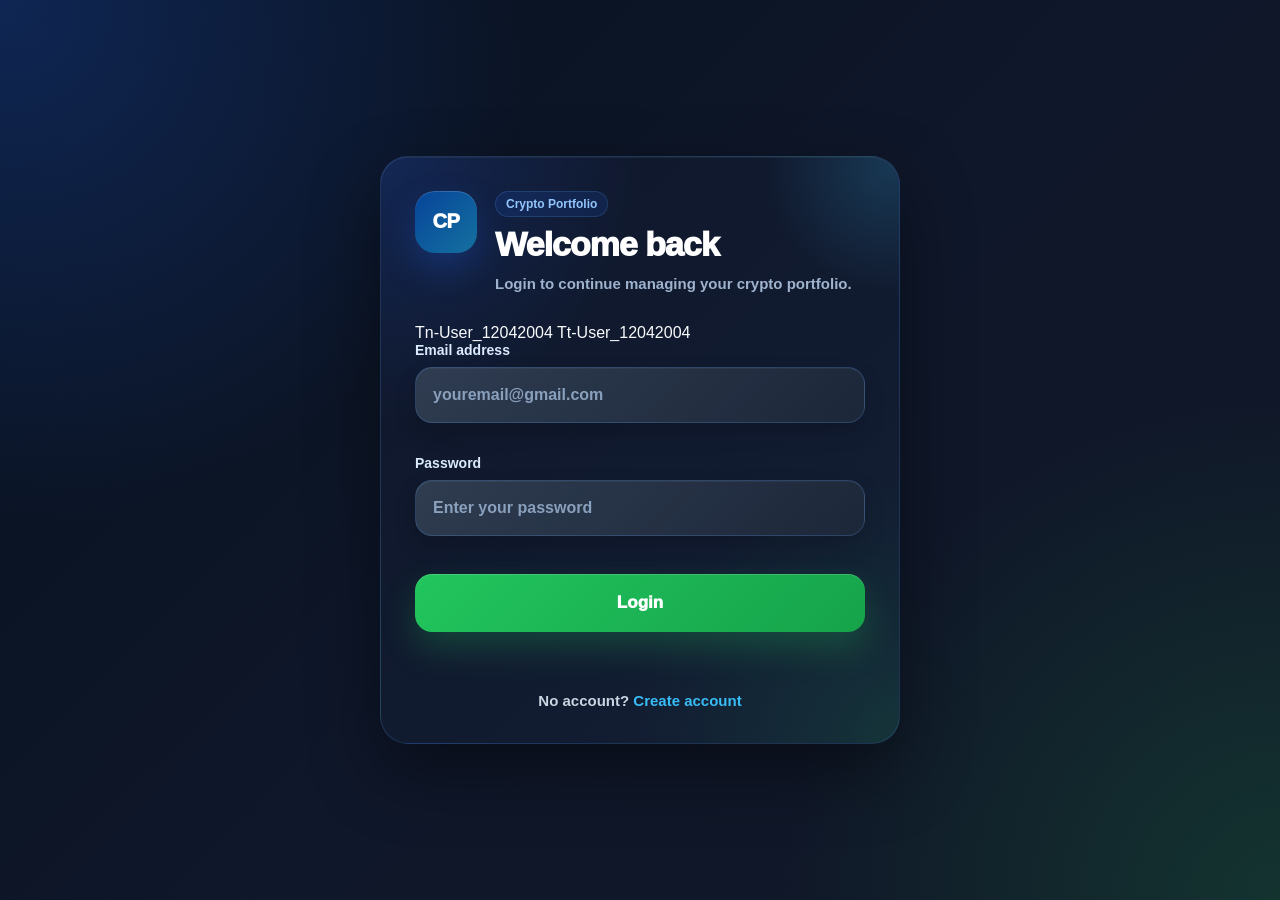
==== frontend/login.html @ 20277a4d "Initial commit" ====
<!-- ==================================================
   BLOCK 01 — DOCUMENT SETTINGS / НАСТРОЙКИ ДОКУМЕНТА
================================================== -->
<!DOCTYPE html>
<html lang="en">
<head>
    <meta charset="UTF-8">
    <meta name="viewport" content="width=device-width, initial-scale=1.0">
    <title>Login | Crypto Portfolio</title>
    <link rel="stylesheet" href="css/style.css">
</head>
<body class="auth-page">

    <!-- ==================================================
    BLOCK 02 — AUTH CARD / КАРТОЧКА АВТОРИЗАЦИИ
================================================== -->
    <main class="auth-wrapper">
        <section class="auth-card">

            <div class="auth-brand">
                <div class="auth-logo">CP</div>

                <div>
                    <p class="auth-eyebrow">Crypto Portfolio</p>
                    <h1>Welcome back</h1>
                    <p class="auth-subtitle">
                        Login to continue managing your crypto portfolio.
                    </p>
                </div>
            </div>
Tn-User_12042004
Tt-User_12042004
            <!-- ==================================================
            BLOCK 03 — AUTH FORM / ФОРМА ВХОДА ИЛИ РЕГИСТРАЦИИ
================================================== -->
            <form id="loginForm" class="auth-form">
                <div class="auth-field">
                    <label for="email">Email address</label>
                    <input type="email" id="email" placeholder="youremail@gmail.com" autocomplete="email">
                </div>

                <div class="auth-field">
                    <label for="password">Password</label>
                    <input type="password" id="password" placeholder="Enter your password" autocomplete="current-password">
                </div>

                <button type="submit" class="auth-submit-btn">
                    Login
                </button>
            </form>

            <p id="message" class="auth-message"></p>

            <p class="auth-switch">
                No account?
                <a href="register.html">Create account</a>
            </p>

        </section>
    </main>

    <!-- ==================================================
    BLOCK 04 — JAVASCRIPT CONNECTION / ПОДКЛЮЧЕНИЕ JAVASCRIPT
================================================== -->
    <script src="js/auth.js"></script>
    
</body>
</html>
---- frontend/css/style.css ----
/* ==================================================
   STYLE.CSS — MAIN CSS MAP / ГЛАВНАЯ КАРТА CSS
   Здесь нет обычных стилей. Этот файл только подключает CSS-блоки.
   Если хочешь изменить конкретную часть сайта — открывай нужный файл ниже.
================================================== */

/* ==================================================
   CORE / ОСНОВА
   Переменные, reset, body, общие поля, общие кнопки
================================================== */
@import url("./core/00-base.css");
@import url("./core/01-forms.css");
@import url("./core/02-buttons.css");

/* ==================================================
   DASHBOARD PAGE / СТРАНИЦА DASHBOARD
   Блоки идут в том же порядке, как они расположены на странице
================================================== */
@import url("./blocks/01-dashboard-layout.css");
@import url("./blocks/02-navigation.css");
@import url("./blocks/03-user-profile-card.css");
@import url("./blocks/04-summary-cards.css");
@import url("./blocks/05-add-transaction-form.css");
@import url("./blocks/06-crypto-dropdown.css");
@import url("./blocks/07-transactions.css");
@import url("./blocks/08-allocation.css");
@import url("./blocks/09-portfolio-list.css");
@import url("./blocks/10-portfolio-filters-sort.css");
@import url("./blocks/11-edit-card.css");
@import url("./blocks/12-delete-modal.css");

/* ==================================================
   AUTH PAGES / СТРАНИЦЫ ВХОДА И РЕГИСТРАЦИИ
================================================== */
@import url("./blocks/13-auth-pages.css");

/* ==================================================
   RESPONSIVE / АДАПТАЦИЯ ПОД НОУТБУК, ПЛАНШЕТ, ТЕЛЕФОН
   Должен быть последним, чтобы спокойно переопределять блоки выше.
================================================== */
@import url("./blocks/99-responsive.css");
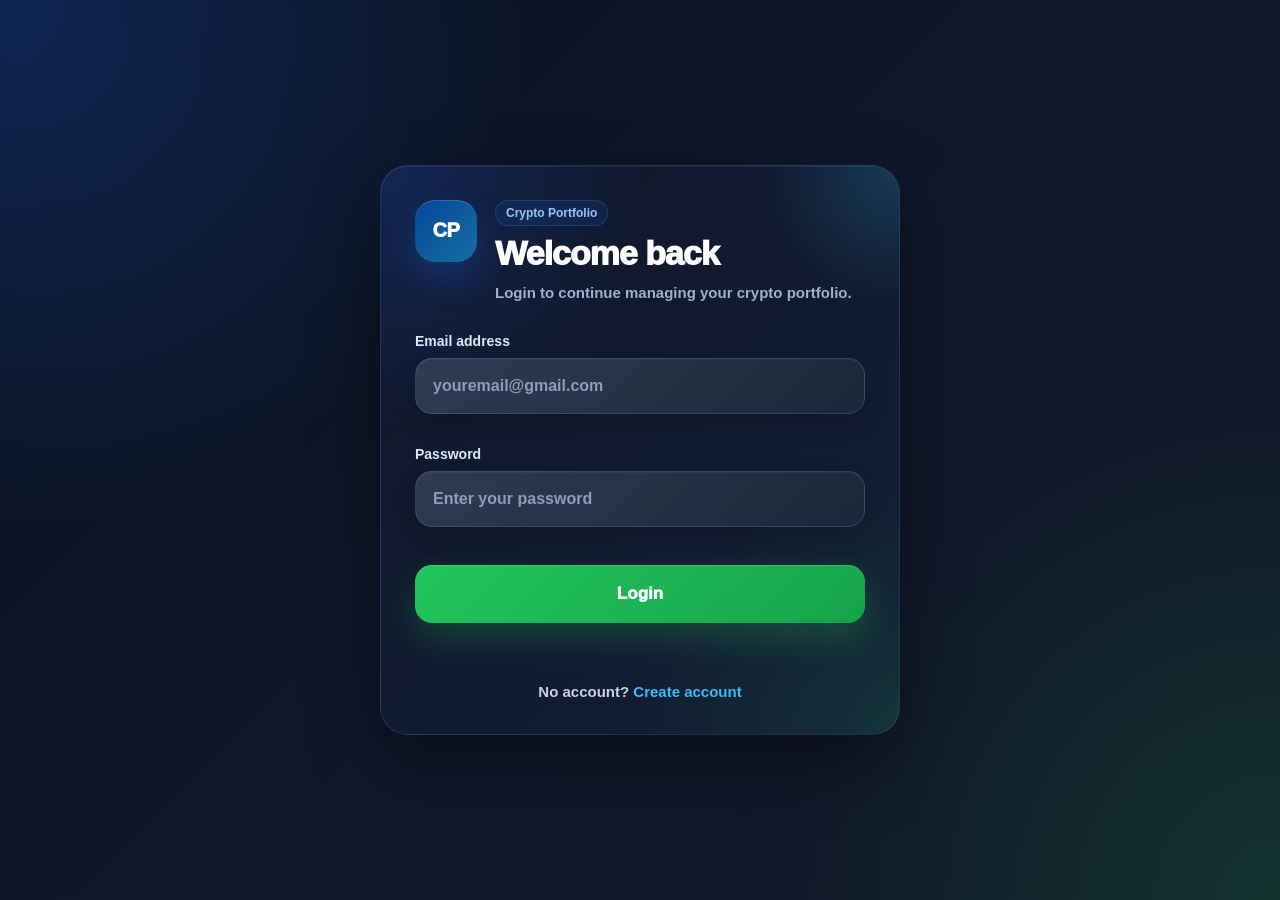
==== commit cf9098b4: "fix: clean login screen and explain backend connection errors" ====
--- a/frontend/login.html
+++ b/frontend/login.html
@@ -28,8 +28,6 @@
                     </p>
                 </div>
             </div>
-Tn-User_12042004
-Tt-User_12042004
             <!-- ==================================================
             BLOCK 03 — AUTH FORM / ФОРМА ВХОДА ИЛИ РЕГИСТРАЦИИ
 ================================================== -->
